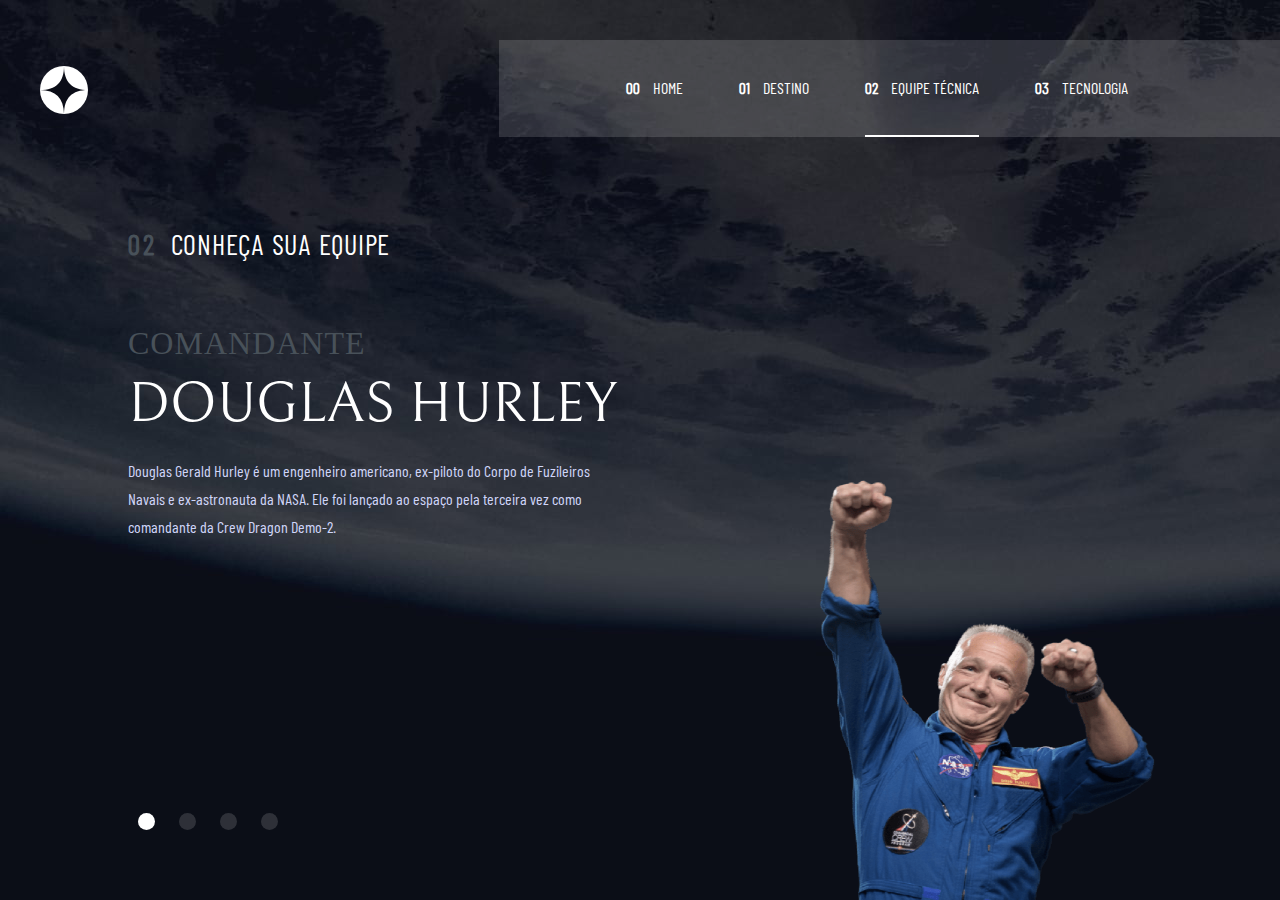
==== crew-commander.html @ 39b4d39a "hospedagem de projeto 03112022" ====
<!DOCTYPE html>
<html lang="pt-BR">
<head>
  <meta charset="UTF-8">
  <meta name="viewport" content="width=device-width, initial-scale=1.0">

  <link rel="icon" type="image/png" sizes="32x32" href="./assets/favicon-32x32.png">
  <link rel="stylesheet" href="./styles/styleCrew.css">
  <link rel="stylesheet" href="./styles/styleGlobal.css">

  <title>Turismo espacial | Equipe</title>
</head>
<body onload="upData()" onselectstart="return false">
  <main>
    <header>
      <img class="logo" src="assets/shared/logo.svg" alt="">
    <ul class="menu">
      <a href="index.html"><li><strong>00</strong> HOME</li></a>
      <a href="destination-moon.html"><li><strong>01</strong> DESTINO</li></a>
      <a href="crew-commander.html"><li class="crewMenu"> <strong>02</strong> EQUIPE TÉCNICA</li></a>
      <a href="technology-vehicle.html"><li> <strong>03</strong> TECNOLOGIA</li></a>
    </ul> 
    <div class="contain-menu-icon">
      <input type="checkbox"  id="mobile-menu-icon" name="cb" onclick="disparaMenu()">
      <label for="mobile-menu-icon">
        <span></span>
        <span></span>
        <span></span>
      </label>
    </div> 
  </header>
<div class="apr">
  <h5 class="num">02 </h5>
  <h5 class="escolha"> CONHEÇA SUA EQUIPE</h5>
</div>
  <article>
    <section class="tecnico">

    <h4 id="func"></h4>

    <h3 id="nome"></h3>

    <p id="resumo"></p>

      <div class="equipe">
        <button class="radio" id="comandante"></button>
        <button class="radio" id="especialista"></button>
        <button class="radio" id="piloto"></button>
        <button class="radio" id="engenheira"></button>

      </div>
  </section>
  <section class="crew">
    <div class="containImg">
        <img src="" alt="Douglas Hurley" id="imgTec">
    </div>

  </section>
</article>

  </main>
  <script src="./scripts/crew.js"></script>
  <script src="./scripts/menuMobile.js"></script>
  
</body>
</html>
---- styles/styleCrew.css ----
body {
    background-image: url('../assets/crew/background-crew-desktop.jpg');
    background-size: cover;  
  }
    header{
      height: 21%;
      margin-bottom: 3%;
    }
    article{
      height: 55%;
    }
    .crew img{
      height: 475px;;
      width: 369px;
    }
    section h4{
      font-family: bellrfair;
      color:#485159;
      margin-bottom: 10px;
    }
    section h3{
      margin-bottom: 20px;
    }
    .tecnico{
      margin-left: 10%;
      padding-right: 0%;
      width: 60%;
    }
    .apr{
      margin-bottom: 5%;
      margin-left: 10%;
    }
    .radio{
      width: 17px;
      height: 17px;
      margin: 10px;
      appearance: none;
      border-radius: 10px;
      background-color:rgba(255, 255, 255, 0.144);
      cursor:pointer;
      position:relative;
      border:0px;
    }
    .radio:before{
      position:absolute;
      content:'';
      width: 17px;
      height: 17px;
      background:#fff;
      border-radius:10px;
      opacity:0; 
      transition:all 300ms ease-in-out;
      
    }
    .radio:hover{
      background-color: #85868b;
      transition:all 300ms ease-in-out;
    }
    .radio:checked:before{
    opacity: 1;
    }
    .crewMenu{
    border-bottom: 2px solid #fff;   
    }
    .crewMenu:hover{
    border-bottom: 2px solid #fff !important; 
  }
/* #imgTec{
    width: 475px;
    height: 650px;
} */
.buttons button:hover{
    border:1px solid #fff;
    transition:all 300ms ease-in-out;
    cursor:pointer;
}
.crew{
    position:relative;
    width: 40%;
  }
.crew img{
    position: fixed;
    bottom: 0;
  }
.equipe{
    position: fixed;
    bottom: 60px;
  }
  .tecnico p{
    width: 70%;
  }
  .menu{
    display: flex;
}
.contain-menu-icon{
    display: none;
    float: right;
    margin-top: 30px;
    margin-right: 30px;
    position: absolute;
    right: 0px;
    top: 0px;
    z-index: 1;

}
#mobile-menu-icon{  
    opacity: 0;
    position: absolute;
}
label{
    cursor: pointer;
    position: relative;
    display: block;
    width: 30px;
    height: 25px;
}
label span{
    position: absolute;
    display: block;
    width: 100%;
    height: 5px;
    border-radius: 1px; 
    background-color: #fff;
    transition: 0.25s ease-in-out;
}
label span:nth-child(1){
    top:0
}
label span:nth-child(2){
    top:10px
}  
label span:nth-child(3){
    top:20px
}
#mobile-menu-icon:checked + label span:nth-child(1){
    transform:rotate(-45deg);
    top:10px
}
#mobile-menu-icon:checked + label span:nth-child(2){
    display: none;
} 
#mobile-menu-icon:checked + label span:nth-child(3){
    transform: rotate(45deg);
    top: 10px;
}

  @media (min-width:930px) and (max-width:1250px){
    .equipe{
      bottom: 0px;
    }
    p{
      width: 80%;
    }
    section h3 {
      margin-bottom: 5px;
    }
  }
  @media(max-width:930px){
    body{
      background-image: url(../assets/crew/background-crew-tablet.jpg);
      background-size: cover;
    }
    article {
          display: grid !important;
          justify-items: center;
          text-align: center;
          height: 78%;
          width: 100%;
    }

    .crew img{
      position: inherit;
    }
    .crew {
      height: 100%;
      display: grid;
      justify-items: center;
      align-items: end;
    }
    .apr h5{
      font-size: 20px;
    }
    .equipe{
      position: inherit;
      padding-bottom: 40px;
    }
    .tecnico{
      margin-left: 0%;
      width: 100%;
    }
    #resumo{
      width: 55%;
      height: 125px;
      margin: 0 auto;
    }
    header{
      padding-top:0px !important;
      height: 10%;
      margin-bottom: 7%;
    }
    .menu li{
        margin-left: 20px !important;
        margin-right: 20px !important;
    }
    .menu{
        padding-left: 4% !important;
        padding-right: 6% !important;
    }
    section h3{
      font-size: 50px;
    }
    strong{
      display: none;
    }
}
@media(max-width:650px){
  body{
    background-image: url('../assets/crew/background-crew-mobile.jpg')!important;
    background-size: cover;
  }
  .menu{
    display: none;
    flex-direction: column;
    position: absolute;
    top: 0;
    right: 0;
    z-index: 1;
    background-color: rgba(255, 255, 255, 0.200)
  }
  .contain-menu-icon{
    display: block;
  }

  article{
    display: flex !important;
    flex-direction: column-reverse;
    position: relative;
    align-items: center;
    justify-content: flex-end;
  }
  .crew img {
    height: 220px;
    width: 195px;
  }

  section {
    width: 100%;
  }
  .crew {
    height: 100%;
    display: grid;
    justify-items: center;
    align-items: center;
    height: 55%;
    width: 100%;
    justify-content: center;
  }
  #func{
    font-size: 15px;
  }

  #nome{
    font-size: 25px;
  }
  #resumo {
    width: 90%;
    line-height: 25px !important;
  }
  .equipe{
    position: absolute;
    display: inline-table;
    top: -15px;
    z-index: 1;
  }
  .tecnico {
    position: relative;
    display: flex;
    padding-top: 10%;
    flex-direction: column;
    align-items: center;
  }
  .radio {
    width: 15px;
    height: 15px;
  }
  .apr{
    margin-bottom: 0; 
    margin-left: 0;
    text-align: center;
  }
  .containImg{
    border-bottom: solid 1px rgba(255, 255, 255, 0.144);
    width: 42vh;
    display: flex;
    justify-content: center;
  }

}


  @media(min-height:1030px){
    article{
      height: 78.70%;

  }
}

  @media(min-height:1050px){
    article{
      height:79.50%;
    }
}
---- styles/styleGlobal.css ----
*{
    margin:0;
    padding:0;
    box-sizing: border-box;
}
@font-face{
    font-family: barlow regular;
    src: url('../fonts/BarlowCondensed-Regular.ttf');
}
@font-face{
    font-family: bellefair;
    src: url('../fonts/Bellefair-Regular.otf');
}
main{
    height: 100vh;

}

body{
    color:#fff;
    background-repeat: no-repeat;
    height: 100vh;

}
article{
    width: 100%;
    display:flex;
}

section{
    width: 50%;
}

header{
    position: relative;
    padding-top:40px;
    width: 100%;
    padding-left: 40px; 
}
.menu{
    background-color:rgba(255, 255, 255, 0.144);
    float:right;
    list-style-type: none;
    padding-right: 10%;
    padding-left: 8%;

    

}
.menu li{
    font-family: barlow regular;
    float: left;
    padding-bottom: 38px;
    margin: 38px 28px 0px 28px
}
.menu li:hover{
    /* padding-bottom:36px; */
    border-bottom: 2px solid #85868b;    


}
.logo{
    margin-top:26px;
    margin-bottom:26px;
}
ul strong{
    padding-right:10px;
}
.num{
    color:#485159;
    font-weight: bold;
    display: inline-block;
    margin-right: 10px;
}
.escolha {
    letter-spacing: 0.75px;
    color: #fff;
    display: inline-block;
  }
h1{
    font-family: bellefair;
    letter-spacing: 0px;
    font-size: 150px;
    font-weight: normal;
}
h2{
    font-family: bellefair;
    font-size: 100px;
    font-weight: normal;
}
h3{
    font-family: bellefair;
    font-size: 56px;
    font-weight: normal;
}
h4{
    color:#d0d6f9;
    font-family: barlow regular;
    letter-spacing: 1px;
    font-size: 32px;
    font-weight: normal;
}
h5{
    color:#d0d6f9;
    font-family: barlow regular;
    letter-spacing:2.75px;
    font-size: 28px;
    font-weight: normal;
}
p{
    font-family: barlow regular;
    color:#d0d6f9;
    line-height: 28px;
}

a{
    text-decoration: none;
    color:inherit
}

/* @media(max-width:930){
    .menu li{
        margin-left: 20px !important;
        margin-right: 20px !important;
    }
    .menu{
        padding-left: 4% !important;
        padding-right: 6% !important;
    }
} */
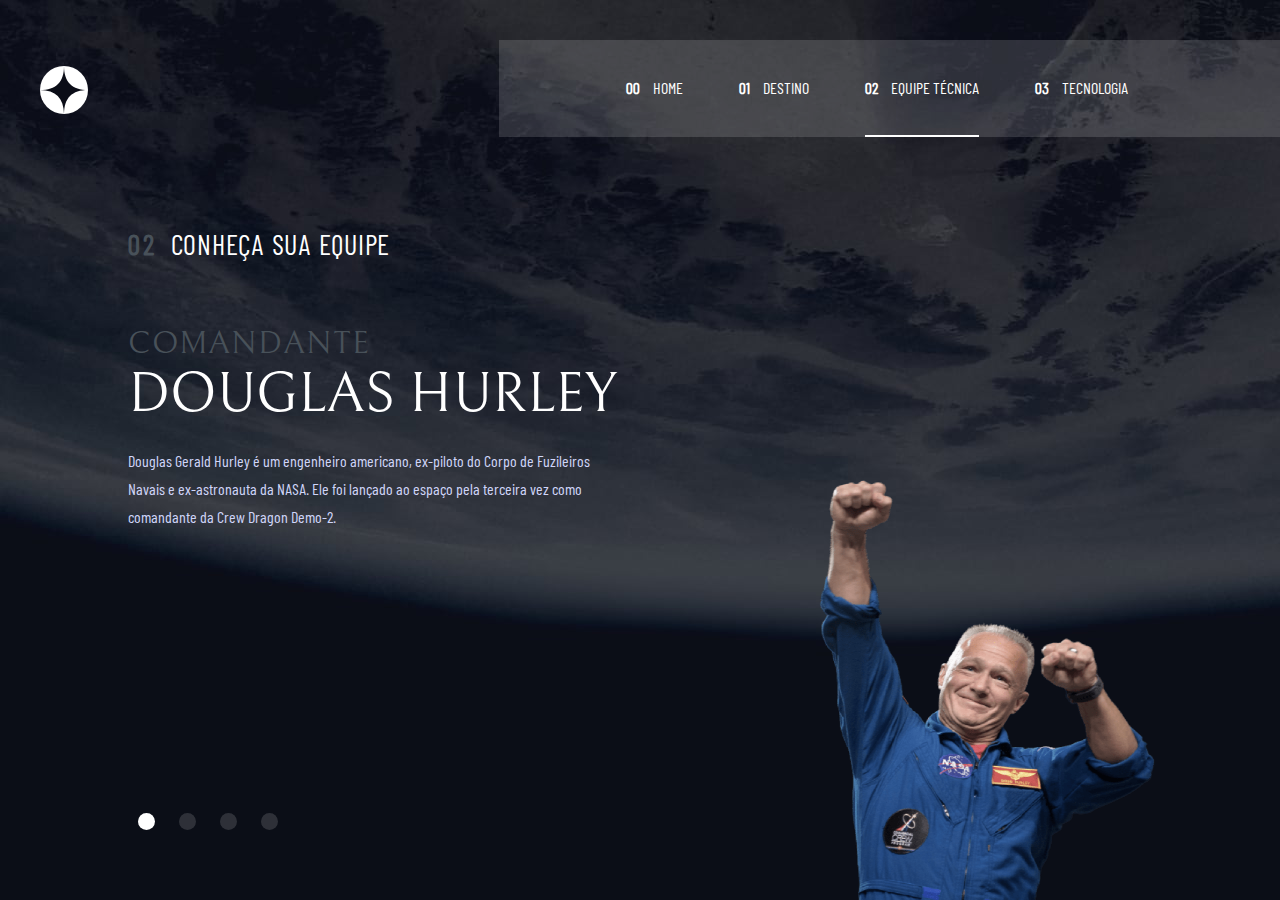
==== commit bcbade8f: "práticas CIO no HTML 11112022" ====
--- a/crew-commander.html
+++ b/crew-commander.html
@@ -30,13 +30,13 @@
     </div> 
   </header>
 <div class="apr">
-  <h5 class="num">02 </h5>
-  <h5 class="escolha"> CONHEÇA SUA EQUIPE</h5>
+  <h1 class="num">02 </h1>
+  <h1 class="escolha"> CONHEÇA SUA EQUIPE</h1>
 </div>
   <article>
     <section class="tecnico">
 
-    <h4 id="func"></h4>
+    <h2 id="func"></h2>
 
     <h3 id="nome"></h3>
 
--- a/styles/styleCrew.css
+++ b/styles/styleCrew.css
@@ -26,6 +26,20 @@
       padding-right: 0%;
       width: 60%;
     }
+    .tecnico h2 {
+      font-family: bellrfair;
+      color:#485159;
+      font-family: bellefair;
+      letter-spacing: 1px;
+      font-size: 32px;
+      font-weight: normal;
+  }
+  .tecnico h3{
+    font-family: bellefair;
+    font-size: 56px;
+    color:#fff;
+
+  }
     .apr{
       margin-bottom: 5%;
       margin-left: 10%;
@@ -144,6 +158,19 @@
     top: 10px;
 }
 
+@keyframes slideGrid{
+  0%   { margin: 0px 0px 0px 50px}
+  100% { margin:0px }
+}
+@keyframes opacidadeOn{
+  0% {opacity: 0;}
+  100% {opacity: 1;}
+}
+@keyframes opacidadeOff{
+  0% {opacity: 1;}
+  100% {opacity: 0;}
+}
+
   @media (min-width:930px) and (max-width:1250px){
     .equipe{
       bottom: 0px;
@@ -159,6 +186,11 @@
     body{
       background-image: url(../assets/crew/background-crew-tablet.jpg);
       background-size: cover;
+    }
+    main{
+      display: flex;
+      flex-direction: column;
+      justify-content: space-between;
     }
     article {
           display: grid !important;
@@ -195,7 +227,7 @@
     }
     header{
       padding-top:0px !important;
-      height: 10%;
+      height: 100px;
       margin-bottom: 7%;
     }
     .menu li{
@@ -225,7 +257,7 @@
     top: 0;
     right: 0;
     z-index: 1;
-    background-color: rgba(255, 255, 255, 0.200)
+    background-color: rgba(75,75,75, 0.600) !important;
   }
   .contain-menu-icon{
     display: block;
@@ -288,6 +320,9 @@
     margin-left: 0;
     text-align: center;
   }
+  .apr h1{
+    font-size: 20px;
+  }
   .containImg{
     border-bottom: solid 1px rgba(255, 255, 255, 0.144);
     width: 42vh;
@@ -296,17 +331,3 @@
   }
 
 }
-
-
-  @media(min-height:1030px){
-    article{
-      height: 78.70%;
-
-  }
-}
-
-  @media(min-height:1050px){
-    article{
-      height:79.50%;
-    }
-}--- a/styles/styleGlobal.css
+++ b/styles/styleGlobal.css
@@ -21,6 +21,9 @@
     background-repeat: no-repeat;
     height: 100vh;
 
+}
+nav{
+    display: contents;
 }
 article{
     width: 100%;
@@ -54,9 +57,7 @@
     margin: 38px 28px 0px 28px
 }
 .menu li:hover{
-    /* padding-bottom:36px; */
     border-bottom: 2px solid #85868b;    
-
 
 }
 .logo{
@@ -77,25 +78,30 @@
     color: #fff;
     display: inline-block;
   }
+
 h1{
+    color:#d0d6f9;
+    font-family: barlow regular;
+    letter-spacing:2.75px;
+    font-size: 28px;
+    font-weight: normal;
+}
+
+h2{
     font-family: bellefair;
     letter-spacing: 0px;
-    font-size: 150px;
-    font-weight: normal;
-}
-h2{
-    font-family: bellefair;
     font-size: 100px;
     font-weight: normal;
 }
 h3{
-    font-family: bellefair;
-    font-size: 56px;
+    font-family: barlow regular;
+    font-size: 12px;
     font-weight: normal;
+    color:#d0d6f9;
 }
 h4{
-    color:#d0d6f9;
-    font-family: barlow regular;
+    color:#fff;
+    font-family: bellefair;
     letter-spacing: 1px;
     font-size: 32px;
     font-weight: normal;
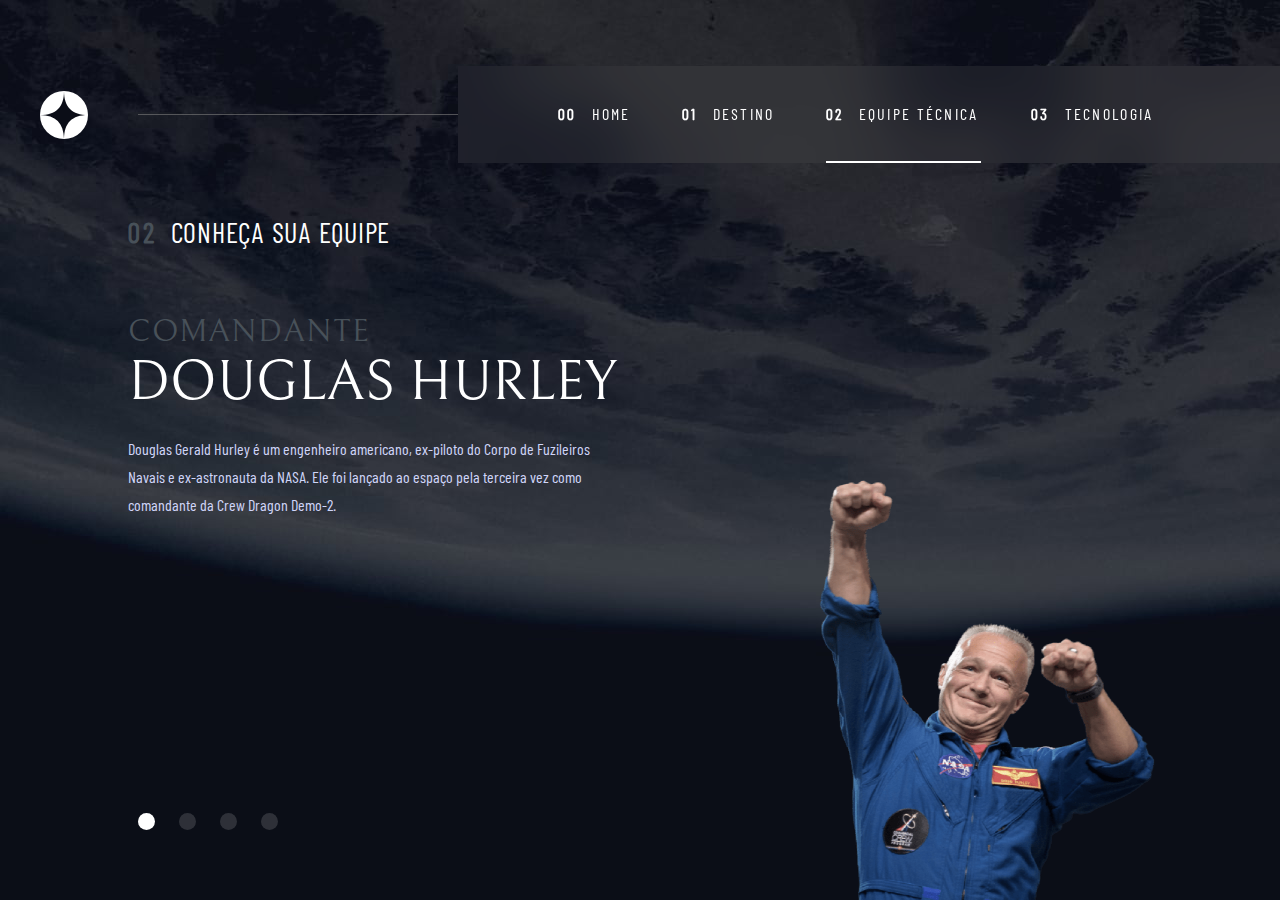
==== commit 34cc1da4: "up layout otimizado" ====
--- a/crew-commander.html
+++ b/crew-commander.html
@@ -15,10 +15,10 @@
     <header>
       <img class="logo" src="assets/shared/logo.svg" alt="">
     <ul class="menu">
-      <a href="index.html"><li><strong>00</strong> HOME</li></a>
-      <a href="destination-moon.html"><li><strong>01</strong> DESTINO</li></a>
-      <a href="crew-commander.html"><li class="crewMenu"> <strong>02</strong> EQUIPE TÉCNICA</li></a>
-      <a href="technology-vehicle.html"><li> <strong>03</strong> TECNOLOGIA</li></a>
+      <li class="home"><a href="index.html"><strong>00</strong> HOME </a></li>
+      <li class="destino"> <a href="destination-moon.html"><strong>01</strong> DESTINO</a></li>
+      <li class="crewMenu"> <a href="crew-commander.html"> <strong>02</strong> EQUIPE TÉCNICA</a></li>
+      <li class="tecnologia"><a href="technology-vehicle.html"> <strong>03</strong> TECNOLOGIA</a></li>
     </ul> 
     <div class="contain-menu-icon">
       <input type="checkbox"  id="mobile-menu-icon" name="cb" onclick="disparaMenu()">
--- a/styles/styleCrew.css
+++ b/styles/styleCrew.css
@@ -1,275 +1,395 @@
 body {
-    background-image: url('../assets/crew/background-crew-desktop.jpg');
-    background-size: cover;  
-  }
-    header{
-      height: 21%;
-      margin-bottom: 3%;
-    }
-    article{
-      height: 55%;
-    }
-    .crew img{
-      height: 475px;;
-      width: 369px;
-    }
-    section h4{
-      font-family: bellrfair;
-      color:#485159;
-      margin-bottom: 10px;
-    }
-    section h3{
-      margin-bottom: 20px;
-    }
-    .tecnico{
-      margin-left: 10%;
-      padding-right: 0%;
-      width: 60%;
-    }
-    .tecnico h2 {
-      font-family: bellrfair;
-      color:#485159;
-      font-family: bellefair;
-      letter-spacing: 1px;
-      font-size: 32px;
-      font-weight: normal;
-  }
-  .tecnico h3{
-    font-family: bellefair;
-    font-size: 56px;
-    color:#fff;
-
-  }
-    .apr{
-      margin-bottom: 5%;
-      margin-left: 10%;
-    }
-    .radio{
-      width: 17px;
-      height: 17px;
-      margin: 10px;
-      appearance: none;
-      border-radius: 10px;
-      background-color:rgba(255, 255, 255, 0.144);
-      cursor:pointer;
-      position:relative;
-      border:0px;
-    }
-    .radio:before{
-      position:absolute;
-      content:'';
-      width: 17px;
-      height: 17px;
-      background:#fff;
-      border-radius:10px;
-      opacity:0; 
-      transition:all 300ms ease-in-out;
-      
-    }
-    .radio:hover{
-      background-color: #85868b;
-      transition:all 300ms ease-in-out;
-    }
-    .radio:checked:before{
+  background-image: url('../assets/crew/background-crew-desktop.jpg');
+  background-size: cover;
+}
+
+header {
+  height: 21%;
+  margin-bottom: 2%;
+  display: flex;
+  align-items: center;
+  justify-content: space-between;
+}
+header::after {
+  content: "";
+  display: block;
+  position: relative;
+  height: 1px;
+  width: 100%;
+  background: #767676a6;
+  order: 2;
+  margin-right: -4%;
+
+}
+
+.home{
+  width: 74px;
+}
+.destino{
+    width: 94px;
+}
+.crewMenu{
+    width: 155px;
+}
+.tecnologia{
+    width: 125px;
+}
+
+article {
+  height: 55%;
+}
+
+.crew img {
+  height: 475px;
+  ;
+  width: 369px;
+}
+
+section h4 {
+  font-family: bellrfair;
+  color: #485159;
+  margin-bottom: 10px;
+}
+
+section h3 {
+  margin-bottom: 20px;
+}
+
+.tecnico {
+  margin-left: 10%;
+  padding-right: 0%;
+  width: 60%;
+}
+
+.tecnico h2 {
+  font-family: bellrfair;
+  color: #485159;
+  font-family: bellefair;
+  letter-spacing: 1px;
+  font-size: 32px;
+  font-weight: normal;
+}
+
+.tecnico h3 {
+  font-family: bellefair;
+  font-size: 56px;
+  color: #fff;
+
+}
+
+.apr {
+  margin-bottom: 5%;
+  margin-left: 10%;
+}
+
+.radio {
+  width: 17px;
+  height: 17px;
+  margin: 10px;
+  appearance: none;
+  border-radius: 10px;
+  background-color: rgba(255, 255, 255, 0.144);
+  cursor: pointer;
+  position: relative;
+  border: 0px;
+}
+
+.radio:before {
+  position: absolute;
+  content: '';
+  width: 17px;
+  height: 17px;
+  background: #fff;
+  border-radius: 10px;
+  opacity: 0;
+  transition: all 300ms ease-in-out;
+
+}
+
+.radio:hover {
+  background-color: #85868b;
+  transition: all 300ms ease-in-out;
+}
+
+.radio:checked:before {
+  opacity: 1;
+}
+
+.crewMenu {
+  border-bottom: 2px solid #fff;
+}
+
+.crewMenu:hover {
+  border-bottom: 2px solid #fff !important;
+}
+
+
+.buttons button:hover {
+  border: 1px solid #fff;
+  transition: all 300ms ease-in-out;
+  cursor: pointer;
+}
+
+.crew {
+  position: relative;
+  width: 40%;
+}
+
+.crew img {
+  position: fixed;
+  bottom: 0;
+}
+
+.equipe {
+  position: fixed;
+  bottom: 60px;
+}
+
+.tecnico p {
+  width: 70%;
+}
+
+.menu {
+  display: flex;
+  order: 3
+}
+
+.contain-menu-icon {
+  display: none;
+  float: right;
+  margin-top: 30px;
+  margin-right: 30px;
+  position: absolute;
+  right: 0px;
+  top: 0px;
+  z-index: 1;
+
+}
+
+#mobile-menu-icon {
+  opacity: 0;
+  position: absolute;
+}
+
+label {
+  cursor: pointer;
+  position: relative;
+  display: block;
+  width: 30px;
+  height: 25px;
+}
+
+label span {
+  position: absolute;
+  display: block;
+  width: 100%;
+  height: 5px;
+  border-radius: 1px;
+  background-color: #fff;
+  transition: 0.25s ease-in-out;
+}
+
+label span:nth-child(1) {
+  top: 0
+}
+
+label span:nth-child(2) {
+  top: 10px
+}
+
+label span:nth-child(3) {
+  top: 20px
+}
+
+#mobile-menu-icon:checked+label span:nth-child(1) {
+  transform: rotate(-45deg);
+  top: 10px
+}
+
+#mobile-menu-icon:checked+label span:nth-child(2) {
+  display: none;
+}
+
+#mobile-menu-icon:checked+label span:nth-child(3) {
+  transform: rotate(45deg);
+  top: 10px;
+}
+
+
+@keyframes slideGrid {
+  0% {
+    margin: 0px 0px 0px 50px
+  }
+
+  100% {
+    margin: 0px
+  }
+}
+
+@keyframes opacidadeOn {
+  0% {
+    opacity: 0;
+  }
+
+  100% {
     opacity: 1;
-    }
-    .crewMenu{
-    border-bottom: 2px solid #fff;   
-    }
-    .crewMenu:hover{
-    border-bottom: 2px solid #fff !important; 
-  }
-/* #imgTec{
-    width: 475px;
-    height: 650px;
-} */
-.buttons button:hover{
-    border:1px solid #fff;
-    transition:all 300ms ease-in-out;
-    cursor:pointer;
-}
-.crew{
-    position:relative;
-    width: 40%;
-  }
-.crew img{
-    position: fixed;
-    bottom: 0;
-  }
-.equipe{
-    position: fixed;
-    bottom: 60px;
-  }
-  .tecnico p{
-    width: 70%;
-  }
-  .menu{
+  }
+}
+
+@keyframes opacidadeOff {
+  0% {
+    opacity: 1;
+  }
+
+  100% {
+    opacity: 0;
+  }
+}
+
+@media (min-width:930px) and (max-width:1250px) {
+  .equipe {
+    bottom: 0px;
+  }
+
+  p {
+    width: 80%;
+  }
+
+  section h3 {
+    margin-bottom: 5px;
+  }
+}
+
+@media(max-width:930px) {
+  body {
+    background-image: url(../assets/crew/background-crew-tablet.jpg);
+    background-size: cover;
+  }
+
+  main {
     display: flex;
-}
-.contain-menu-icon{
+    flex-direction: column;
+    justify-content: space-between;
+  }
+
+  article {
+    display: grid !important;
+    justify-items: center;
+    text-align: center;
+    height: 78%;
+    width: 100%;
+  }
+
+  .crew img {
+    position: inherit;
+  }
+
+  .crew {
+    height: 100%;
+    display: grid;
+    justify-items: center;
+    align-items: end;
+  }
+
+  header::after{
     display: none;
-    float: right;
-    margin-top: 30px;
-    margin-right: 30px;
-    position: absolute;
-    right: 0px;
-    top: 0px;
-    z-index: 1;
-
-}
-#mobile-menu-icon{  
-    opacity: 0;
-    position: absolute;
-}
-label{
-    cursor: pointer;
-    position: relative;
-    display: block;
-    width: 30px;
-    height: 25px;
-}
-label span{
-    position: absolute;
-    display: block;
+  }
+  .home{
+    width: 57px;
+  }
+  .destino{
+      width: 70px;
+  }
+  .crewMenu{
+    width: 122px;
+  }
+  .tecnologia{
+      width: 95px;
+  }
+  .apr h5 {
+    font-size: 20px;
+  }
+
+  .equipe {
+    position: inherit;
+    padding-bottom: 40px;
+  }
+
+  .tecnico {
+    margin-left: 0%;
     width: 100%;
-    height: 5px;
-    border-radius: 1px; 
-    background-color: #fff;
-    transition: 0.25s ease-in-out;
-}
-label span:nth-child(1){
-    top:0
-}
-label span:nth-child(2){
-    top:10px
-}  
-label span:nth-child(3){
-    top:20px
-}
-#mobile-menu-icon:checked + label span:nth-child(1){
-    transform:rotate(-45deg);
-    top:10px
-}
-#mobile-menu-icon:checked + label span:nth-child(2){
+  }
+
+  #resumo {
+    width: 55%;
+    height: 125px;
+    margin: 0 auto;
+  }
+
+  header {
+    padding-top: 0px !important;
+    height: 100px;
+    margin-bottom: 7%;
+  }
+
+  .menu li {
+    margin-left: 20px !important;
+    margin-right: 20px !important;
+  }
+
+  .menu {
+    padding-left: 4% !important;
+    padding-right: 6% !important;
+  }
+
+  section h3 {
+    font-size: 50px;
+  }
+
+  strong {
     display: none;
-} 
-#mobile-menu-icon:checked + label span:nth-child(3){
-    transform: rotate(45deg);
-    top: 10px;
-}
-
-@keyframes slideGrid{
-  0%   { margin: 0px 0px 0px 50px}
-  100% { margin:0px }
-}
-@keyframes opacidadeOn{
-  0% {opacity: 0;}
-  100% {opacity: 1;}
-}
-@keyframes opacidadeOff{
-  0% {opacity: 1;}
-  100% {opacity: 0;}
-}
-
-  @media (min-width:930px) and (max-width:1250px){
-    .equipe{
-      bottom: 0px;
-    }
-    p{
-      width: 80%;
-    }
-    section h3 {
-      margin-bottom: 5px;
-    }
-  }
-  @media(max-width:930px){
-    body{
-      background-image: url(../assets/crew/background-crew-tablet.jpg);
-      background-size: cover;
-    }
-    main{
-      display: flex;
-      flex-direction: column;
-      justify-content: space-between;
-    }
-    article {
-          display: grid !important;
-          justify-items: center;
-          text-align: center;
-          height: 78%;
-          width: 100%;
-    }
-
-    .crew img{
-      position: inherit;
-    }
-    .crew {
-      height: 100%;
-      display: grid;
-      justify-items: center;
-      align-items: end;
-    }
-    .apr h5{
-      font-size: 20px;
-    }
-    .equipe{
-      position: inherit;
-      padding-bottom: 40px;
-    }
-    .tecnico{
-      margin-left: 0%;
-      width: 100%;
-    }
-    #resumo{
-      width: 55%;
-      height: 125px;
-      margin: 0 auto;
-    }
-    header{
-      padding-top:0px !important;
-      height: 100px;
-      margin-bottom: 7%;
-    }
-    .menu li{
-        margin-left: 20px !important;
-        margin-right: 20px !important;
-    }
-    .menu{
-        padding-left: 4% !important;
-        padding-right: 6% !important;
-    }
-    section h3{
-      font-size: 50px;
-    }
-    strong{
-      display: none;
-    }
-}
-@media(max-width:650px){
-  body{
-    background-image: url('../assets/crew/background-crew-mobile.jpg')!important;
+  }
+}
+
+@media(max-width:650px) {
+  body {
+    background-image: url('../assets/crew/background-crew-mobile.jpg') !important;
     background-size: cover;
   }
-  .menu{
+
+  .menu {
     display: none;
     flex-direction: column;
     position: absolute;
     top: 0;
     right: 0;
     z-index: 1;
-    background-color: rgba(75,75,75, 0.600) !important;
-  }
-  .contain-menu-icon{
+  }
+
+  .contain-menu-icon {
     display: block;
   }
 
-  article{
+  
+  article {
     display: flex !important;
     flex-direction: column-reverse;
     position: relative;
     align-items: center;
     justify-content: flex-end;
   }
+  .logo{
+    margin: 26px 0;
+}
+
+  main {
+    justify-content: flex-start;
+  }
+
+  header {
+    margin-bottom: 0;
+  }
+
   .crew img {
     height: 220px;
     width: 195px;
@@ -278,6 +398,7 @@
   section {
     width: 100%;
   }
+
   .crew {
     height: 100%;
     display: grid;
@@ -287,23 +408,27 @@
     width: 100%;
     justify-content: center;
   }
-  #func{
+
+  #func {
     font-size: 15px;
   }
 
-  #nome{
+  #nome {
     font-size: 25px;
   }
+
   #resumo {
     width: 90%;
     line-height: 25px !important;
   }
-  .equipe{
+
+  .equipe {
     position: absolute;
     display: inline-table;
     top: -15px;
     z-index: 1;
   }
+
   .tecnico {
     position: relative;
     display: flex;
@@ -311,23 +436,27 @@
     flex-direction: column;
     align-items: center;
   }
+
   .radio {
     width: 15px;
     height: 15px;
   }
-  .apr{
-    margin-bottom: 0; 
+
+  .apr {
+    margin-bottom: 0;
     margin-left: 0;
     text-align: center;
   }
-  .apr h1{
+
+  .apr h1 {
     font-size: 20px;
   }
-  .containImg{
+
+  .containImg {
     border-bottom: solid 1px rgba(255, 255, 255, 0.144);
     width: 42vh;
     display: flex;
     justify-content: center;
   }
 
-}
+}--- a/styles/styleGlobal.css
+++ b/styles/styleGlobal.css
@@ -3,6 +3,7 @@
     padding:0;
     box-sizing: border-box;
 }
+
 @font-face{
     font-family: barlow regular;
     src: url('../fonts/BarlowCondensed-Regular.ttf');
@@ -11,6 +12,7 @@
     font-family: bellefair;
     src: url('../fonts/Bellefair-Regular.otf');
 }
+
 main{
     height: 100vh;
 
@@ -41,28 +43,27 @@
     padding-left: 40px; 
 }
 .menu{
-    background-color:rgba(255, 255, 255, 0.144);
+    background: #6b6b6b29;
+    backdrop-filter: blur(25px);
     float:right;
     list-style-type: none;
-    padding-right: 10%;
-    padding-left: 8%;
-
-    
+    padding-right: 8%;
+    padding-left: 6%;
 
 }
 .menu li{
     font-family: barlow regular;
     float: left;
     padding-bottom: 38px;
-    margin: 38px 28px 0px 28px
+    margin: 38px 25px 0px 25px;
+    letter-spacing:2.27px;
 }
 .menu li:hover{
     border-bottom: 2px solid #85868b;    
 
 }
 .logo{
-    margin-top:26px;
-    margin-bottom:26px;
+    margin-right: 50px;
 }
 ul strong{
     padding-right:10px;
@@ -124,13 +125,3 @@
     color:inherit
 }
 
-/* @media(max-width:930){
-    .menu li{
-        margin-left: 20px !important;
-        margin-right: 20px !important;
-    }
-    .menu{
-        padding-left: 4% !important;
-        padding-right: 6% !important;
-    }
-} */
